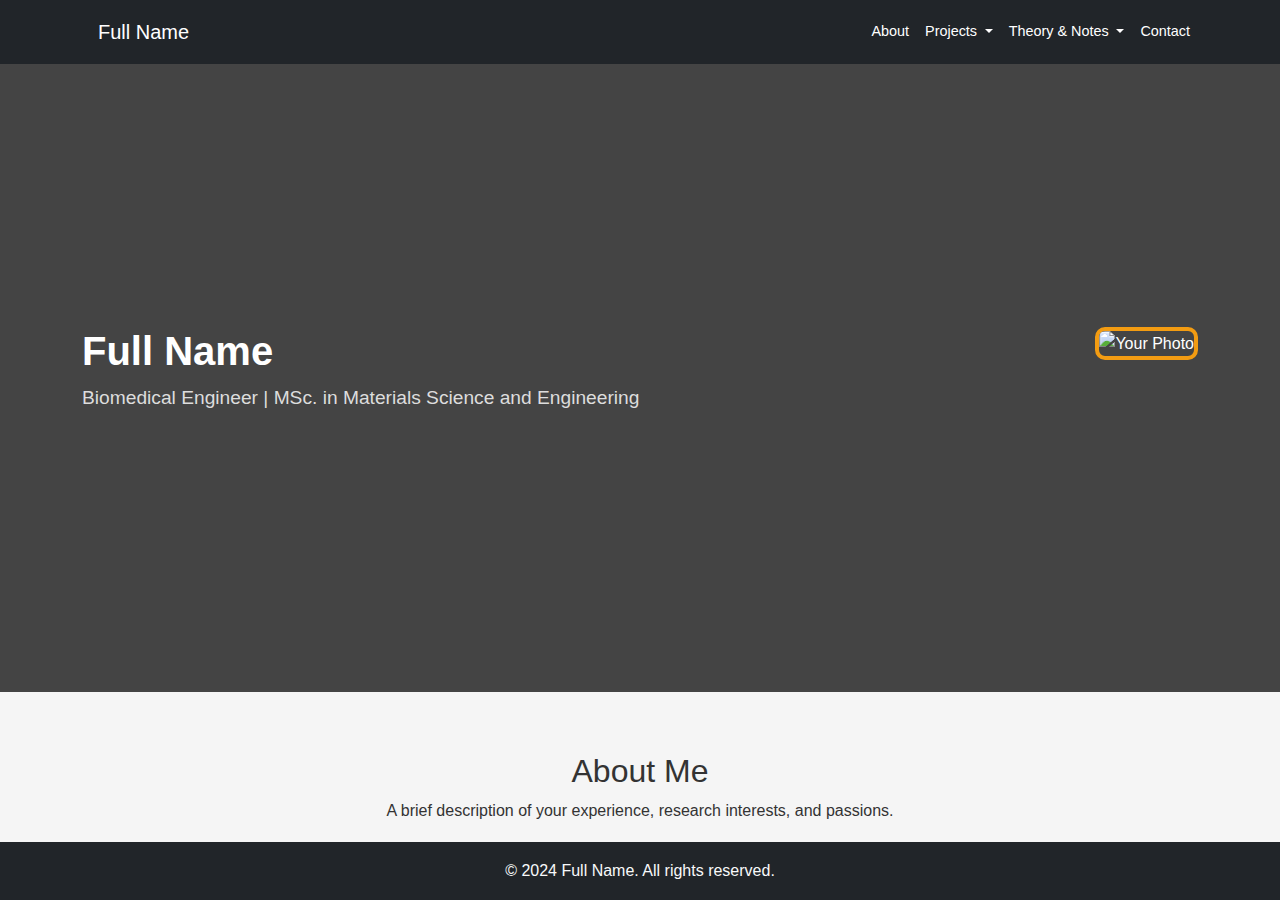
==== index.html @ 3317e1e1 "Update index.html" ====
<!DOCTYPE html>
<html lang="en">
<head>
    <meta charset="UTF-8">
    <meta name="viewport" content="width=device-width, initial-scale=1.0">
    <title>Full Name - Personal Page</title>
    <link href="https://cdn.jsdelivr.net/npm/bootstrap@5.3.2/dist/css/bootstrap.min.css" rel="stylesheet">
    <link rel="stylesheet" href="styles.css">
</head>
<body>
    <div class="d-flex flex-column min-vh-100">
        <!-- Navbar -->
        <nav class="navbar navbar-expand-lg navbar-dark bg-dark">
            <div class="container">
                <a class="navbar-brand" href="#">Full Name</a>
                <button class="navbar-toggler" type="button" data-bs-toggle="collapse" data-bs-target="#navbarNav" aria-controls="navbarNav" aria-expanded="false" aria-label="Toggle navigation">
                    <span class="navbar-toggler-icon"></span>
                </button>
                <div class="collapse navbar-collapse" id="navbarNav">
                    <ul class="navbar-nav ms-auto">
                        <li class="nav-item">
                            <a class="nav-link" href="#about">About</a>
                        </li>
                        <li class="nav-item dropdown">
                            <a class="nav-link dropdown-toggle" href="#" id="projectsDropdown" role="button">
                                Projects
                            </a>
                            <ul class="dropdown-menu" aria-labelledby="projectsDropdown">
                                <li><a class="dropdown-item" href="https://your-project1.com" target="_blank">Project 1</a></li>
                                <li><a class="dropdown-item" href="https://your-project2.com" target="_blank">Project 2</a></li>
                                <li><a class="dropdown-item" href="https://your-project3.com" target="_blank">Project 3</a></li>
                            </ul>
                        </li>
                        <li class="nav-item dropdown">
                            <a class="nav-link dropdown-toggle" href="#" id="notesDropdown" role="button">
                                Theory & Notes
                            </a>
                            <ul class="dropdown-menu" aria-labelledby="notesDropdown">
                                <li><a class="dropdown-item" href="https://your-note1.com" target="_blank">Note 1</a></li>
                                <li><a class="dropdown-item" href="https://your-note2.com" target="_blank">Note 2</a></li>
                                <li><a class="dropdown-item" href="https://your-note3.com" target="_blank">Note 3</a></li>
                            </ul>
                        </li>
                        <li class="nav-item">
                            <a class="nav-link" href="#contact">Contact</a>
                        </li>
                    </ul>
                </div>
            </div>
        </nav>

        <!-- Hero Section -->
        <section class="hero d-flex align-items-center flex-grow-1">
            <div class="container d-flex justify-content-between">
                <div class="hero-content">
                    <h1>Full Name</h1>
                    <p>Biomedical Engineer | MSc. in Materials Science and Engineering</p>
                </div>
                <div class="hero-image">
                    <img src="https://via.placeholder.com/200" alt="Your Photo" class="hero-img">
                </div>
            </div>
        </section>

        <!-- About Section -->
        <section id="about" class="content-section">
            <div class="container">
                <h2>About Me</h2>
                <p>A brief description of your experience, research interests, and passions.</p>
            </div>
        </section>

        <!-- Footer -->
        <footer class="footer mt-auto py-3 bg-dark">
            <div class="container text-center">
                <p class="text-light">&copy; 2024 Full Name. All rights reserved.</p>
            </div>
        </footer>
    </div>

    <script src="https://cdn.jsdelivr.net/npm/bootstrap@5.3.2/dist/js/bootstrap.bundle.min.js"></script>
    <script>
        // JavaScript for smooth dropdown display on hover
        document.querySelectorAll('.nav-item.dropdown').forEach(item => {
            item.addEventListener('mouseenter', function() {
                this.querySelector('.dropdown-menu').classList.add('show');
            });
            item.addEventListener('mouseleave', function() {
                this.querySelector('.dropdown-menu').classList.remove('show');
            });
        });
    </script>
</body>
</html>
---- styles.css ----
/* styles.css */
body {
    background-color: #f5f5f5;
    color: #333;
    font-family: 'Helvetica Neue', Arial, sans-serif;
    line-height: 1.6;
}

.navbar {
    padding: 0.5rem 1rem;
    font-size: 0.9rem;
    background-color: #333;
}

.navbar-brand, .nav-link {
    color: #fff !important;
    padding: 0.5rem 1rem;
    transition: color 0.3s ease;
}

.navbar-brand:hover, .nav-link:hover {
    color: #f39c12 !important;
}

.dropdown-menu {
    background-color: #333;
    border: none;
}

.dropdown-item {
    color: #ddd;
    transition: background-color 0.3s ease, color 0.3s ease;
}

.dropdown-item:hover {
    background-color: #444;
    color: #f39c12;
}

.hero {
    background: #444;
    color: #fff;
    padding: 60px 0;
}

.hero-content {
    max-width: 60%;
}

.hero-image {
    max-width: 35%;
}

.hero-img {
    width: 100%;
    max-width: 200px;
    height: auto;
    border-radius: 10px;
    border: 4px solid #f39c12;
}

.hero h1 {
    font-size: 2.5rem;
    font-weight: 700;
}

.hero p {
    font-size: 1.2rem;
    color: #ddd;
}

.content-section {
    padding: 60px 0;
    text-align: center;
}

.footer {
    background-color: #333;
    color: #ccc;
    text-align: center;
    padding: 1rem 0;
    position: fixed;
    width: 100%;
    bottom: 0;
    left: 0;
}

.footer p {
    margin: 0;
}

a {
    color: #2980b9;
    text-decoration: none;
}

a:hover {
    color: #3498db;
    text-decoration: underline;
}
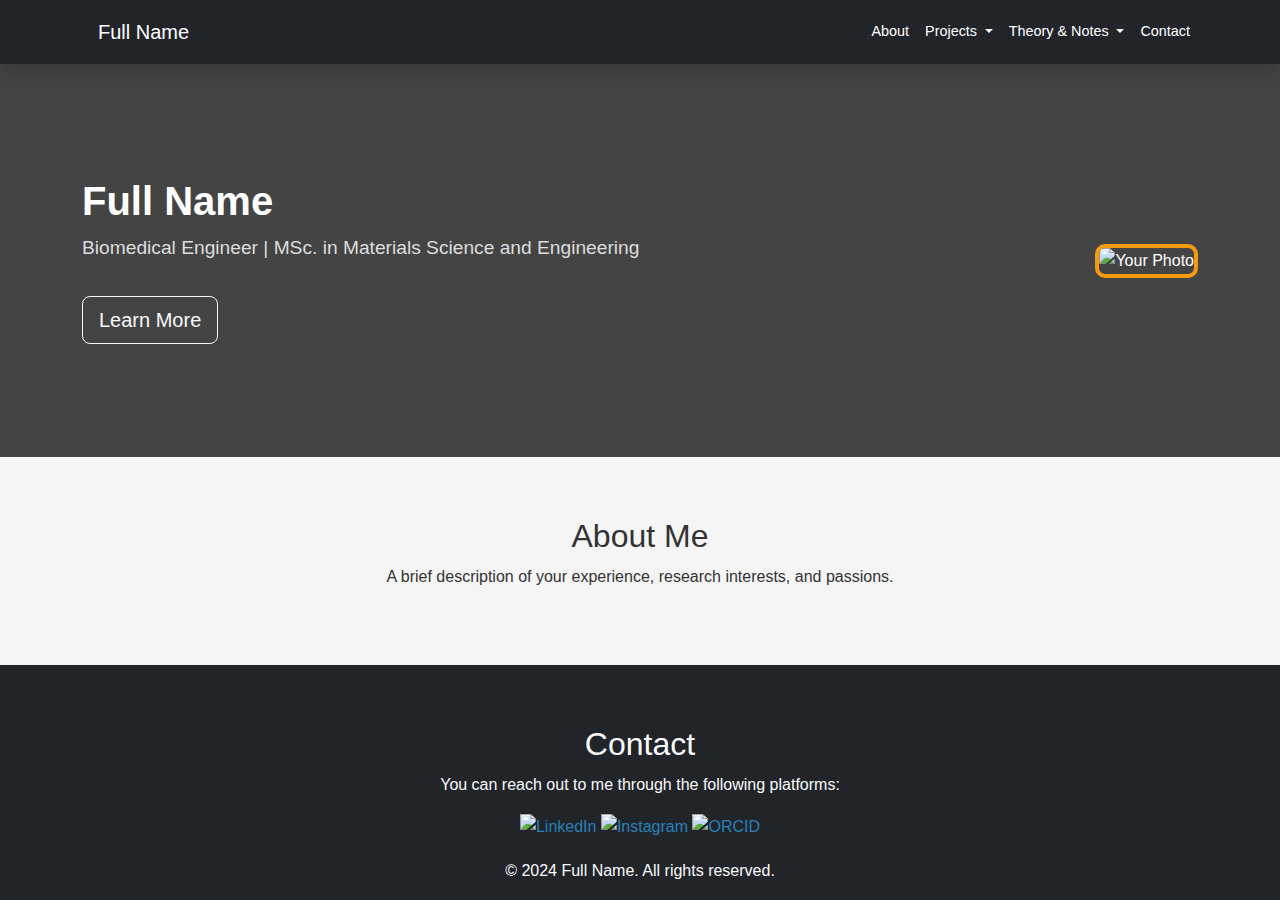
==== commit a9252819: "Update index.html" ====
--- a/index.html
+++ b/index.html
@@ -10,7 +10,7 @@
 <body>
     <div class="d-flex flex-column min-vh-100">
         <!-- Navbar -->
-        <nav class="navbar navbar-expand-lg navbar-dark bg-dark">
+        <nav class="navbar navbar-expand-lg navbar-dark bg-dark sticky-top shadow">
             <div class="container">
                 <a class="navbar-brand" href="#">Full Name</a>
                 <button class="navbar-toggler" type="button" data-bs-toggle="collapse" data-bs-target="#navbarNav" aria-controls="navbarNav" aria-expanded="false" aria-label="Toggle navigation">
@@ -51,13 +51,14 @@
 
         <!-- Hero Section -->
         <section class="hero d-flex align-items-center flex-grow-1">
-            <div class="container d-flex justify-content-between">
-                <div class="hero-content">
+            <div class="container d-flex justify-content-between align-items-center">
+                <div class="hero-content fade-in-left">
                     <h1>Full Name</h1>
                     <p>Biomedical Engineer | MSc. in Materials Science and Engineering</p>
+                    <button class="btn btn-outline-light btn-lg mt-3 animate-btn">Learn More</button>
                 </div>
-                <div class="hero-image">
-                    <img src="https://via.placeholder.com/200" alt="Your Photo" class="hero-img">
+                <div class="hero-image fade-in-right">
+                    <img src="https://via.placeholder.com/300" alt="Your Photo" class="hero-img">
                 </div>
             </div>
         </section>
@@ -67,6 +68,25 @@
             <div class="container">
                 <h2>About Me</h2>
                 <p>A brief description of your experience, research interests, and passions.</p>
+            </div>
+        </section>
+
+        <!-- Contact Section -->
+        <section id="contact" class="content-section bg-dark text-light">
+            <div class="container text-center">
+                <h2>Contact</h2>
+                <p>You can reach out to me through the following platforms:</p>
+                <div class="social-links">
+                    <a href="https://www.linkedin.com/in/your-linkedin-profile" target="_blank">
+                        <img src="https://via.placeholder.com/40?text=L" alt="LinkedIn" class="social-icon">
+                    </a>
+                    <a href="https://www.instagram.com/your-instagram-profile" target="_blank">
+                        <img src="https://via.placeholder.com/40?text=I" alt="Instagram" class="social-icon">
+                    </a>
+                    <a href="https://orcid.org/your-orcid-id" target="_blank">
+                        <img src="https://via.placeholder.com/40?text=O" alt="ORCID" class="social-icon">
+                    </a>
+                </div>
             </div>
         </section>
 
@@ -89,7 +109,17 @@
                 this.querySelector('.dropdown-menu').classList.remove('show');
             });
         });
+
+        // Scroll animations
+        const fadeElements = document.querySelectorAll('.fade-in-left, .fade-in-right');
+        window.addEventListener('scroll', () => {
+            fadeElements.forEach(el => {
+                const rect = el.getBoundingClientRect();
+                if (rect.top < window.innerHeight) {
+                    el.classList.add('fade-in-visible');
+                }
+            });
+        });
     </script>
 </body>
 </html>
-
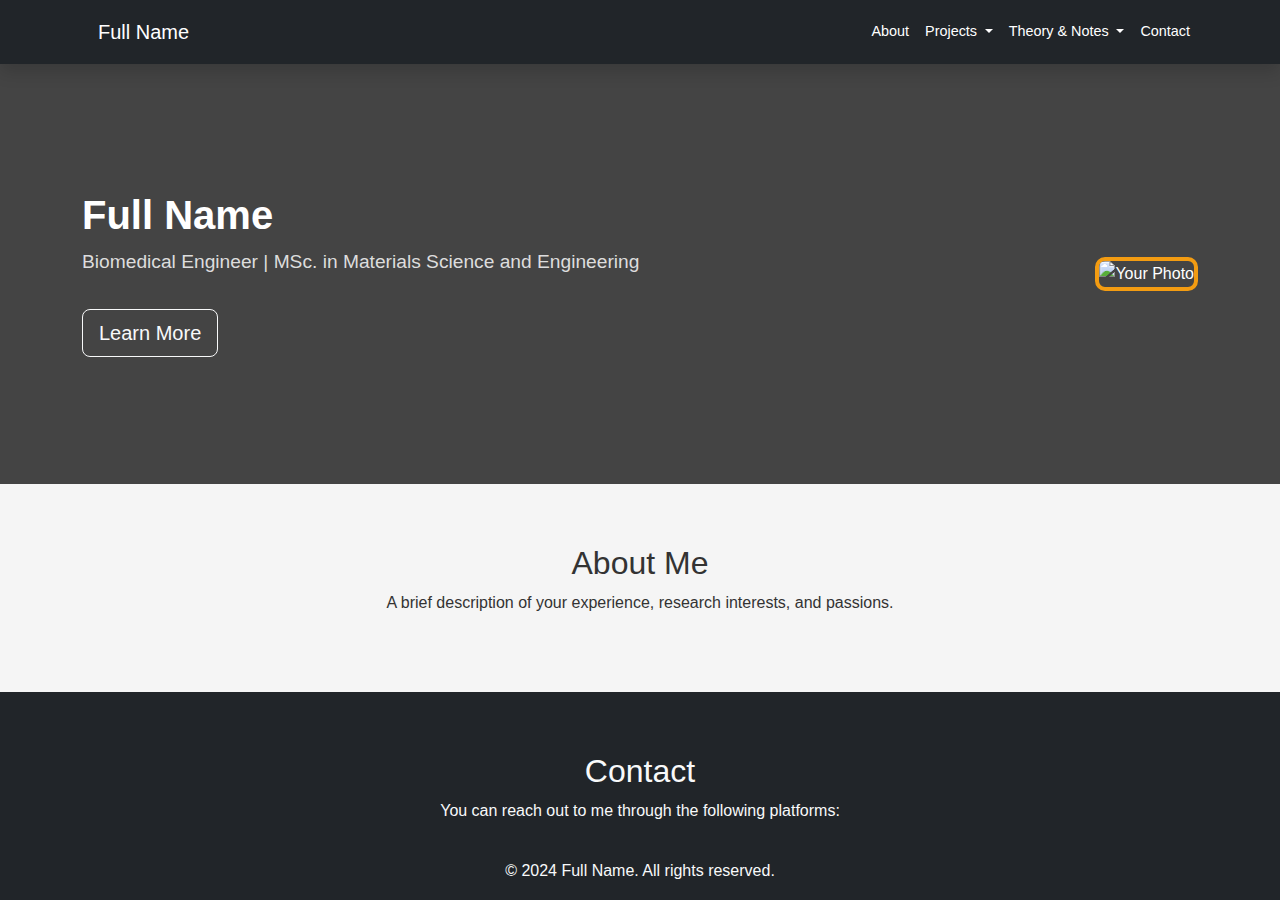
==== commit 430976d1: "Update index.html" ====
--- a/index.html
+++ b/index.html
@@ -6,6 +6,7 @@
     <title>Full Name - Personal Page</title>
     <link href="https://cdn.jsdelivr.net/npm/bootstrap@5.3.2/dist/css/bootstrap.min.css" rel="stylesheet">
     <link rel="stylesheet" href="styles.css">
+    <script src="https://kit.fontawesome.com/a076d05399.js" crossorigin="anonymous"></script> <!-- Enlace a FontAwesome -->
 </head>
 <body>
     <div class="d-flex flex-column min-vh-100">
@@ -77,14 +78,14 @@
                 <h2>Contact</h2>
                 <p>You can reach out to me through the following platforms:</p>
                 <div class="social-links">
-                    <a href="https://www.linkedin.com/in/your-linkedin-profile" target="_blank">
-                        <img src="https://via.placeholder.com/40?text=L" alt="LinkedIn" class="social-icon">
+                    <a href="https://www.linkedin.com/in/your-linkedin-profile" target="_blank" class="social-icon">
+                        <i class="fab fa-linkedin fa-2x"></i>
                     </a>
-                    <a href="https://www.instagram.com/your-instagram-profile" target="_blank">
-                        <img src="https://via.placeholder.com/40?text=I" alt="Instagram" class="social-icon">
+                    <a href="https://www.instagram.com/your-instagram-profile" target="_blank" class="social-icon">
+                        <i class="fab fa-instagram fa-2x"></i>
                     </a>
-                    <a href="https://orcid.org/your-orcid-id" target="_blank">
-                        <img src="https://via.placeholder.com/40?text=O" alt="ORCID" class="social-icon">
+                    <a href="https://orcid.org/your-orcid-id" target="_blank" class="social-icon">
+                        <i class="fab fa-orcid fa-2x"></i>
                     </a>
                 </div>
             </div>
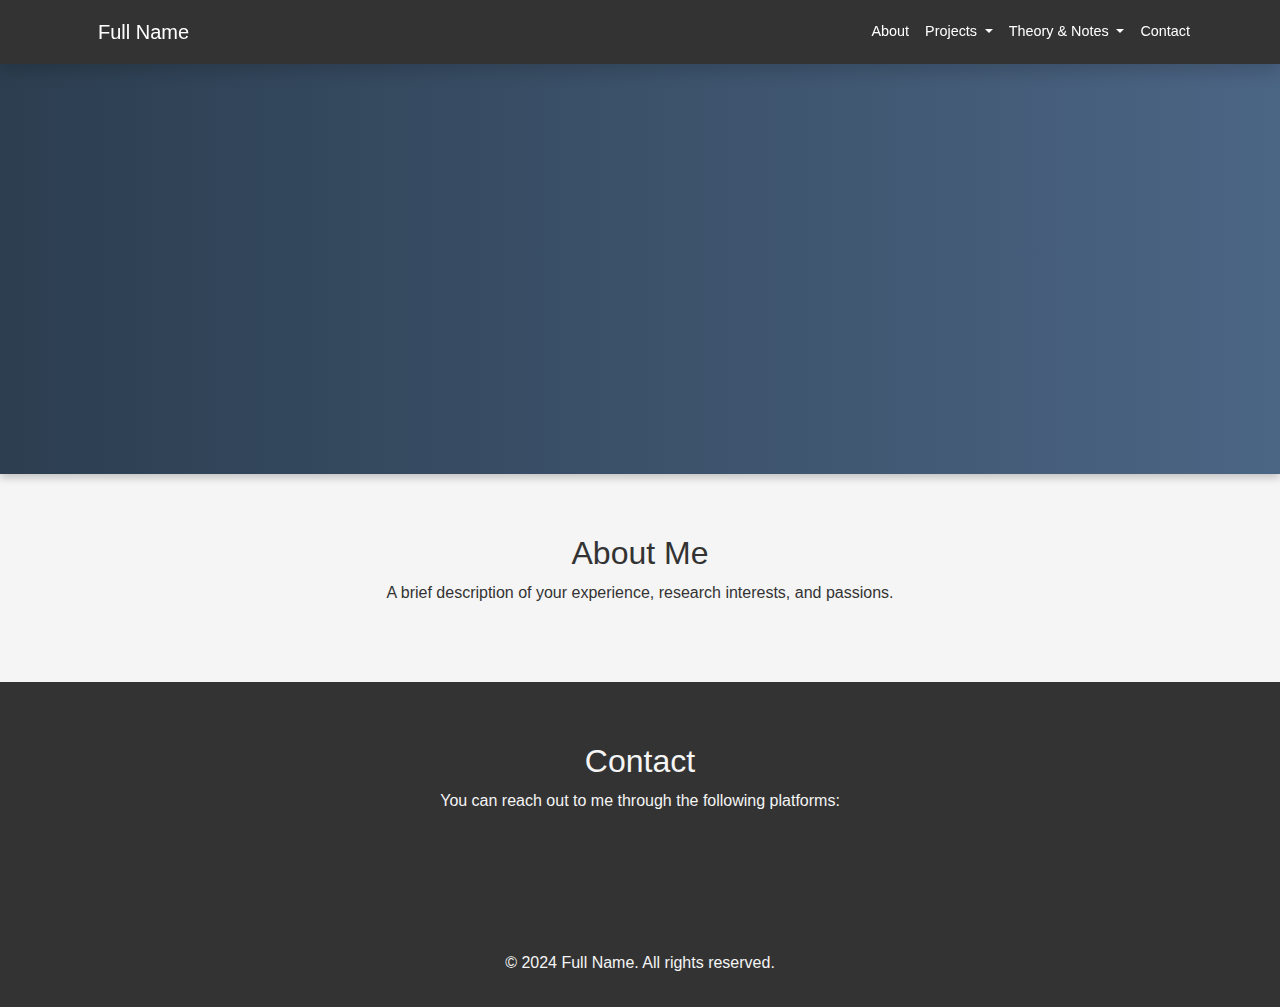
==== commit 6b766f5e: "Update index.html" ====
--- a/index.html
+++ b/index.html
@@ -59,7 +59,7 @@
                     <button class="btn btn-outline-light btn-lg mt-3 animate-btn">Learn More</button>
                 </div>
                 <div class="hero-image fade-in-right">
-                    <img src="https://via.placeholder.com/300" alt="Your Photo" class="hero-img">
+                    <img src=Fotos/original_image.png alt="Your Photo" class="hero-img">
                 </div>
             </div>
         </section>
--- a/styles.css
+++ b/styles.css
@@ -4,6 +4,7 @@
     color: #333;
     font-family: 'Helvetica Neue', Arial, sans-serif;
     line-height: 1.6;
+    overflow-x: hidden;
 }
 
 .navbar {
@@ -15,11 +16,12 @@
 .navbar-brand, .nav-link {
     color: #fff !important;
     padding: 0.5rem 1rem;
-    transition: color 0.3s ease;
+    transition: color 0.3s ease, transform 0.2s ease;
 }
 
 .navbar-brand:hover, .nav-link:hover {
     color: #f39c12 !important;
+    transform: translateY(-3px);
 }
 
 .dropdown-menu {
@@ -38,40 +40,72 @@
 }
 
 .hero {
-    background: #444;
+    background: linear-gradient(to right, #2c3e50, #4b6584);
     color: #fff;
-    padding: 60px 0;
+    padding: 100px 0;
+    box-shadow: 0 4px 8px rgba(0, 0, 0, 0.2);
 }
 
 .hero-content {
-    max-width: 60%;
+    max-width: 50%;
 }
 
 .hero-image {
-    max-width: 35%;
+    max-width: 40%;
+    transition: transform 0.3s ease;
 }
 
 .hero-img {
     width: 100%;
-    max-width: 200px;
-    height: auto;
     border-radius: 10px;
     border: 4px solid #f39c12;
+    box-shadow: 0 4px 8px rgba(0, 0, 0, 0.2);
+}
+
+.hero-img:hover {
+    transform: scale(1.05);
 }
 
 .hero h1 {
-    font-size: 2.5rem;
+    font-size: 3rem;
     font-weight: 700;
 }
 
 .hero p {
-    font-size: 1.2rem;
+    font-size: 1.25rem;
     color: #ddd;
 }
 
 .content-section {
     padding: 60px 0;
     text-align: center;
+    transition: all 0.3s ease;
+}
+
+.bg-dark {
+    background-color: #333 !important;
+}
+
+.text-light {
+    color: #f5f5f5 !important;
+}
+
+.social-links {
+    display: flex;
+    justify-content: center;
+    gap: 20px;
+    margin-top: 20px;
+}
+
+.social-icon {
+    width: 40px;
+    height: 40px;
+    border-radius: 50%;
+    transition: transform 0.3s ease;
+}
+
+.social-icon:hover {
+    transform: scale(1.2);
 }
 
 .footer {
@@ -79,14 +113,6 @@
     color: #ccc;
     text-align: center;
     padding: 1rem 0;
-    position: fixed;
-    width: 100%;
-    bottom: 0;
-    left: 0;
-}
-
-.footer p {
-    margin: 0;
 }
 
 a {
@@ -98,3 +124,34 @@
     color: #3498db;
     text-decoration: underline;
 }
+
+.fade-in-left, .fade-in-right {
+    opacity: 0;
+    transform: translateX(-20px);
+    transition: all 0.6s ease-out;
+}
+
+.fade-in-right {
+    transform: translateX(20px);
+}
+
+.fade-in-visible {
+    opacity: 1;
+    transform: translateX(0);
+}
+.social-links {
+    display: flex;
+    justify-content: center;
+    gap: 20px;
+    margin-top: 20px;
+}
+
+.social-icon {
+    color: #f5f5f5;
+    transition: transform 0.3s ease, color 0.3s ease;
+}
+
+.social-icon:hover {
+    transform: scale(1.2);
+    color: #f39c12;
+}
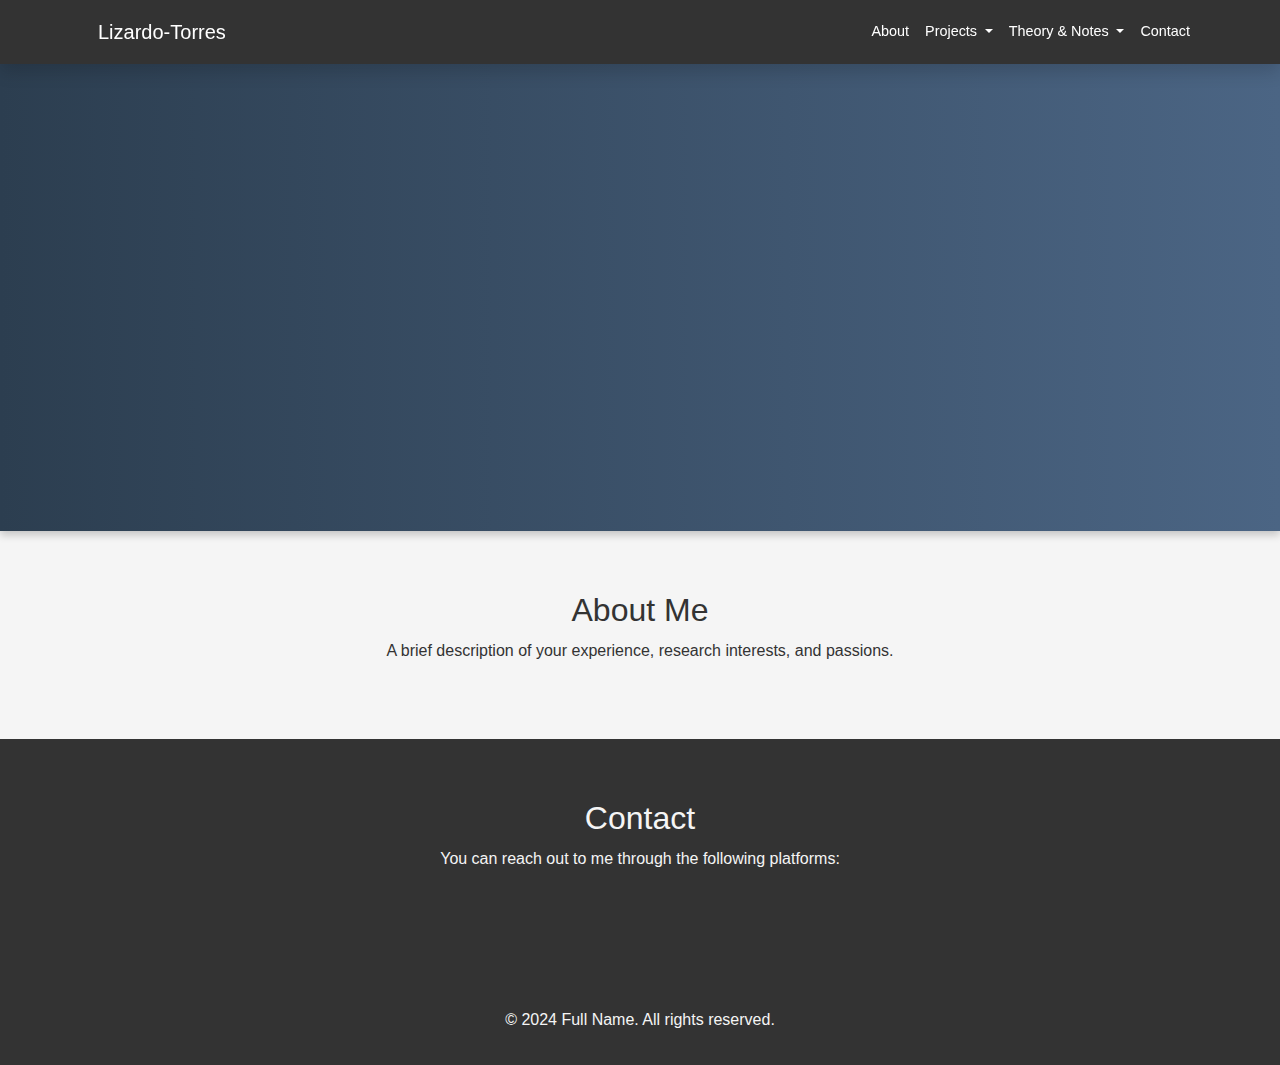
==== commit 521a886e: "Update index.html" ====
--- a/index.html
+++ b/index.html
@@ -13,7 +13,7 @@
         <!-- Navbar -->
         <nav class="navbar navbar-expand-lg navbar-dark bg-dark sticky-top shadow">
             <div class="container">
-                <a class="navbar-brand" href="#">Full Name</a>
+                <a class="navbar-brand" href="#">Lizardo-Torres</a>
                 <button class="navbar-toggler" type="button" data-bs-toggle="collapse" data-bs-target="#navbarNav" aria-controls="navbarNav" aria-expanded="false" aria-label="Toggle navigation">
                     <span class="navbar-toggler-icon"></span>
                 </button>
@@ -54,7 +54,7 @@
         <section class="hero d-flex align-items-center flex-grow-1">
             <div class="container d-flex justify-content-between align-items-center">
                 <div class="hero-content fade-in-left">
-                    <h1>Full Name</h1>
+                    <h1>Lizardo Kendy Torres Ayala</h1>
                     <p>Biomedical Engineer | MSc. in Materials Science and Engineering</p>
                     <button class="btn btn-outline-light btn-lg mt-3 animate-btn">Learn More</button>
                 </div>
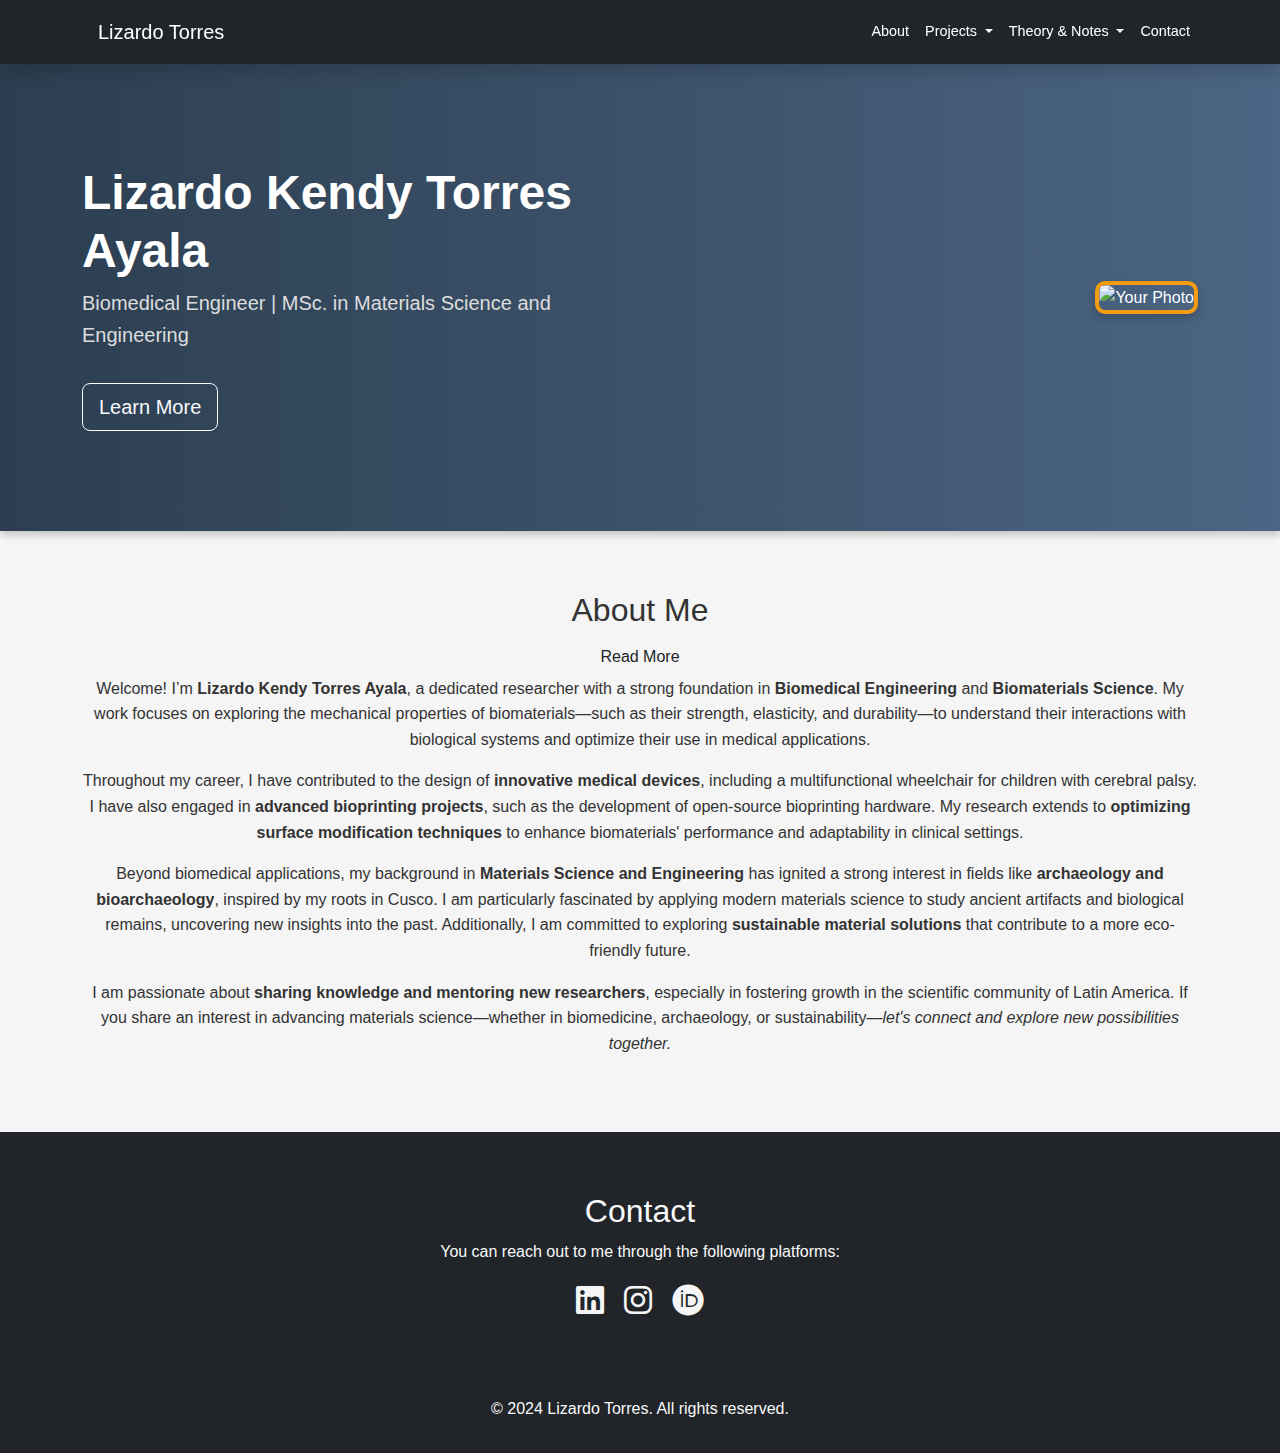
==== commit 1f0b4c44: "Update index.html" ====
--- a/index.html
+++ b/index.html
@@ -3,17 +3,17 @@
 <head>
     <meta charset="UTF-8">
     <meta name="viewport" content="width=device-width, initial-scale=1.0">
-    <title>Full Name - Personal Page</title>
+    <title>Lizardo Tissue - Personal Page</title>
     <link href="https://cdn.jsdelivr.net/npm/bootstrap@5.3.2/dist/css/bootstrap.min.css" rel="stylesheet">
     <link rel="stylesheet" href="styles.css">
-    <script src="https://kit.fontawesome.com/a076d05399.js" crossorigin="anonymous"></script> <!-- Enlace a FontAwesome -->
+    <link rel="stylesheet" href="https://cdnjs.cloudflare.com/ajax/libs/font-awesome/6.0.0/css/all.min.css">
 </head>
 <body>
     <div class="d-flex flex-column min-vh-100">
         <!-- Navbar -->
         <nav class="navbar navbar-expand-lg navbar-dark bg-dark sticky-top shadow">
             <div class="container">
-                <a class="navbar-brand" href="#">Lizardo-Torres</a>
+                <a class="navbar-brand" href="#">Lizardo Torres</a>
                 <button class="navbar-toggler" type="button" data-bs-toggle="collapse" data-bs-target="#navbarNav" aria-controls="navbarNav" aria-expanded="false" aria-label="Toggle navigation">
                     <span class="navbar-toggler-icon"></span>
                 </button>
@@ -59,18 +59,41 @@
                     <button class="btn btn-outline-light btn-lg mt-3 animate-btn">Learn More</button>
                 </div>
                 <div class="hero-image fade-in-right">
-                    <img src=Fotos/original_image.png alt="Your Photo" class="hero-img">
+                    <img src="Fotos/original_image.png" alt="Your Photo" class="hero-img">
                 </div>
             </div>
         </section>
 
-        <!-- About Section -->
-        <section id="about" class="content-section">
-            <div class="container">
-                <h2>About Me</h2>
-                <p>A brief description of your experience, research interests, and passions.</p>
-            </div>
-        </section>
+      <!-- About Section -->
+<section id="about" class="content-section">
+    <div class="container">
+        <h2>About Me</h2>
+        <button id="toggleAbout" class="btn">Read More</button>
+        <div id="aboutText" class="hidden">
+            <p>Welcome! I’m <strong>Lizardo Kendy Torres Ayala</strong>, a dedicated researcher with a strong foundation in <strong>Biomedical Engineering</strong> and <strong>Biomaterials Science</strong>. My work focuses on exploring the mechanical properties of biomaterials—such as their strength, elasticity, and durability—to understand their interactions with biological systems and optimize their use in medical applications.</p>
+            
+            <p>Throughout my career, I have contributed to the design of <strong>innovative medical devices</strong>, including a multifunctional wheelchair for children with cerebral palsy. I have also engaged in <strong>advanced bioprinting projects</strong>, such as the development of open-source bioprinting hardware. My research extends to <strong>optimizing surface modification techniques</strong> to enhance biomaterials' performance and adaptability in clinical settings.</p>
+            
+            <p>Beyond biomedical applications, my background in <strong>Materials Science and Engineering</strong> has ignited a strong interest in fields like <strong>archaeology and bioarchaeology</strong>, inspired by my roots in Cusco. I am particularly fascinated by applying modern materials science to study ancient artifacts and biological remains, uncovering new insights into the past. Additionally, I am committed to exploring <strong>sustainable material solutions</strong> that contribute to a more eco-friendly future.</p>
+            
+            <p>I am passionate about <strong>sharing knowledge and mentoring new researchers</strong>, especially in fostering growth in the scientific community of Latin America. If you share an interest in advancing materials science—whether in biomedicine, archaeology, or sustainability—<em>let's connect and explore new possibilities together.</em></p>
+        </div>
+    </div>
+    <script>
+        document.getElementById('toggleAbout').addEventListener('click', function() {
+            const aboutText = document.getElementById('aboutText');
+            const btn = document.getElementById('toggleAbout');
+            if (aboutText.classList.contains('hidden')) {
+                aboutText.classList.remove('hidden');
+                btn.textContent = 'Show Less';
+            } else {
+                aboutText.classList.add('hidden');
+                btn.textContent = 'Read More';
+            }
+        });
+    </script>
+</section>
+
 
         <!-- Contact Section -->
         <section id="contact" class="content-section bg-dark text-light">
@@ -94,33 +117,11 @@
         <!-- Footer -->
         <footer class="footer mt-auto py-3 bg-dark">
             <div class="container text-center">
-                <p class="text-light">&copy; 2024 Full Name. All rights reserved.</p>
+                <p class="text-light">&copy; 2024 Lizardo Torres. All rights reserved.</p>
             </div>
         </footer>
     </div>
 
     <script src="https://cdn.jsdelivr.net/npm/bootstrap@5.3.2/dist/js/bootstrap.bundle.min.js"></script>
-    <script>
-        // JavaScript for smooth dropdown display on hover
-        document.querySelectorAll('.nav-item.dropdown').forEach(item => {
-            item.addEventListener('mouseenter', function() {
-                this.querySelector('.dropdown-menu').classList.add('show');
-            });
-            item.addEventListener('mouseleave', function() {
-                this.querySelector('.dropdown-menu').classList.remove('show');
-            });
-        });
-
-        // Scroll animations
-        const fadeElements = document.querySelectorAll('.fade-in-left, .fade-in-right');
-        window.addEventListener('scroll', () => {
-            fadeElements.forEach(el => {
-                const rect = el.getBoundingClientRect();
-                if (rect.top < window.innerHeight) {
-                    el.classList.add('fade-in-visible');
-                }
-            });
-        });
-    </script>
 </body>
 </html>
--- a/styles.css
+++ b/styles.css
@@ -1,4 +1,3 @@
-/* styles.css */
 body {
     background-color: #f5f5f5;
     color: #333;
@@ -82,63 +81,6 @@
     transition: all 0.3s ease;
 }
 
-.bg-dark {
-    background-color: #333 !important;
-}
-
-.text-light {
-    color: #f5f5f5 !important;
-}
-
-.social-links {
-    display: flex;
-    justify-content: center;
-    gap: 20px;
-    margin-top: 20px;
-}
-
-.social-icon {
-    width: 40px;
-    height: 40px;
-    border-radius: 50%;
-    transition: transform 0.3s ease;
-}
-
-.social-icon:hover {
-    transform: scale(1.2);
-}
-
-.footer {
-    background-color: #333;
-    color: #ccc;
-    text-align: center;
-    padding: 1rem 0;
-}
-
-a {
-    color: #2980b9;
-    text-decoration: none;
-}
-
-a:hover {
-    color: #3498db;
-    text-decoration: underline;
-}
-
-.fade-in-left, .fade-in-right {
-    opacity: 0;
-    transform: translateX(-20px);
-    transition: all 0.6s ease-out;
-}
-
-.fade-in-right {
-    transform: translateX(20px);
-}
-
-.fade-in-visible {
-    opacity: 1;
-    transform: translateX(0);
-}
 .social-links {
     display: flex;
     justify-content: center;
@@ -155,3 +97,10 @@
     transform: scale(1.2);
     color: #f39c12;
 }
+
+.footer {
+    background-color: #333;
+    color: #ccc;
+    text-align: center;
+    padding: 1rem 0;
+}
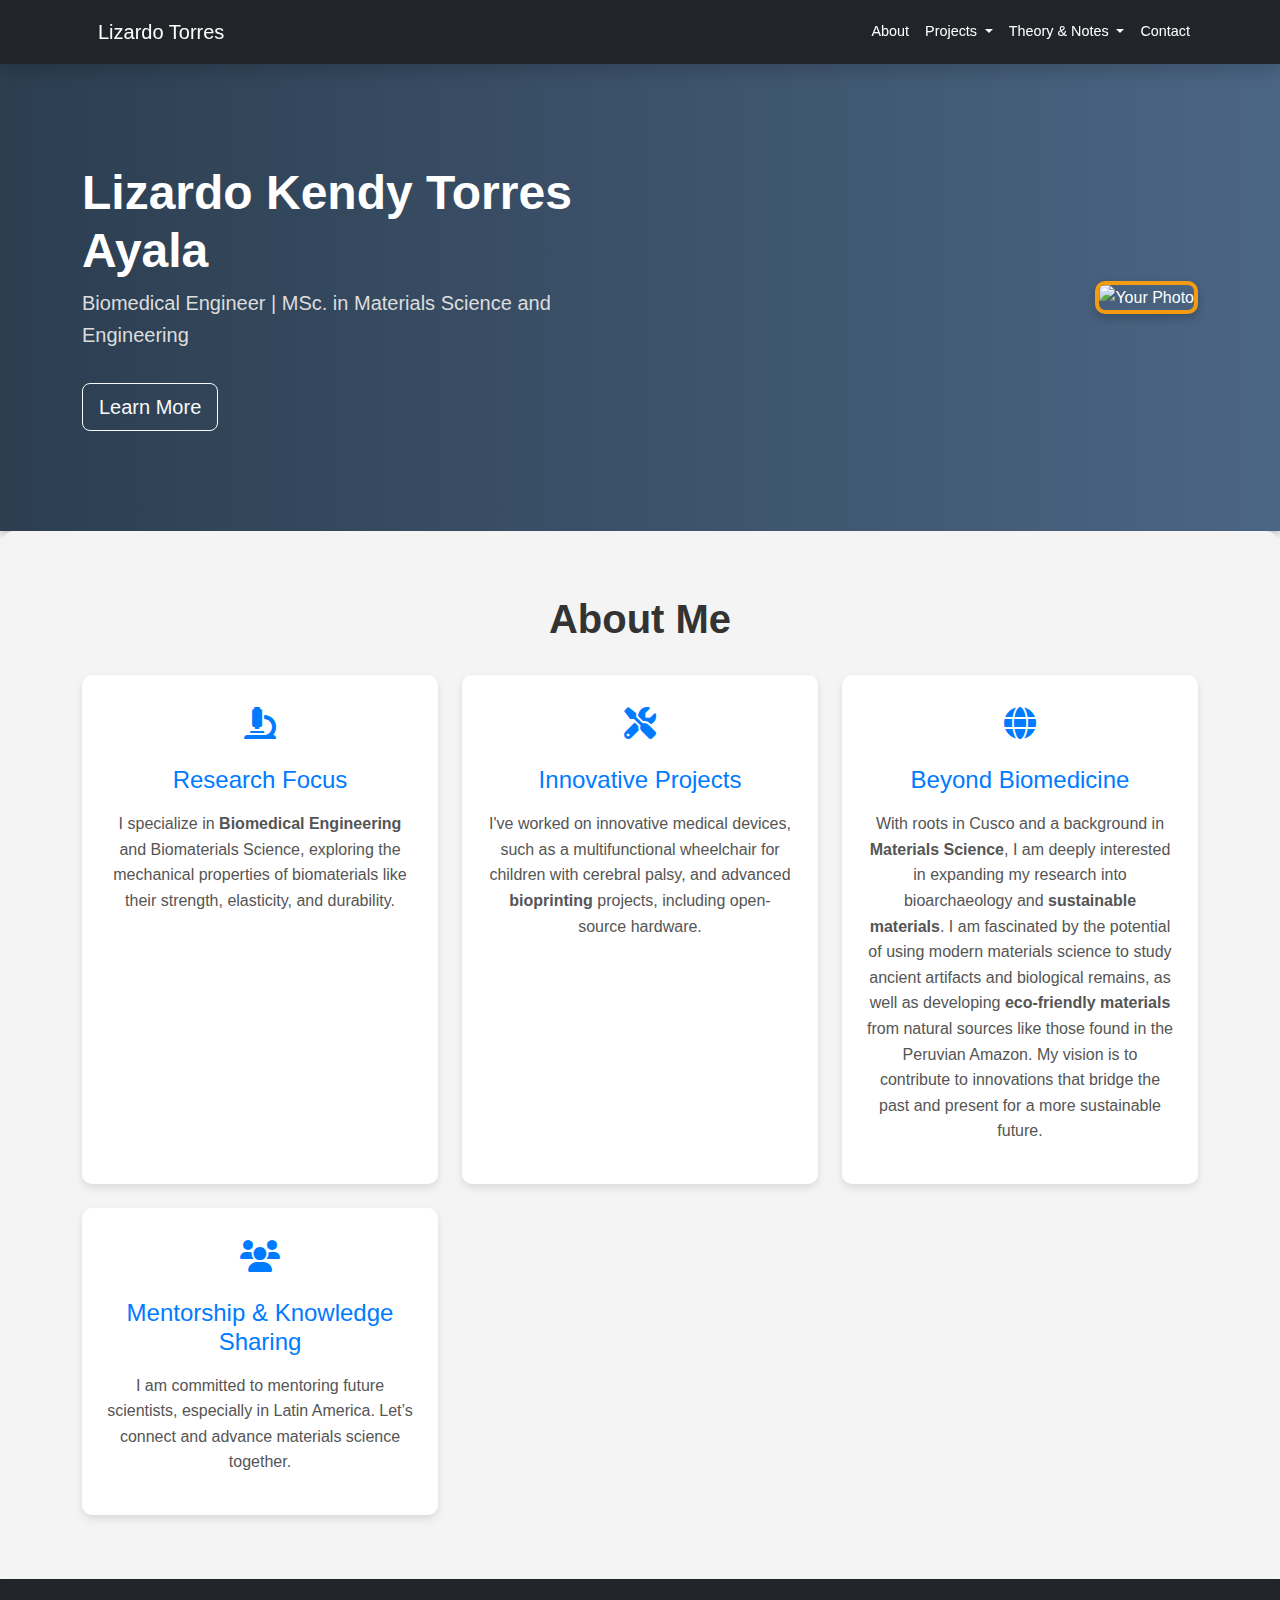
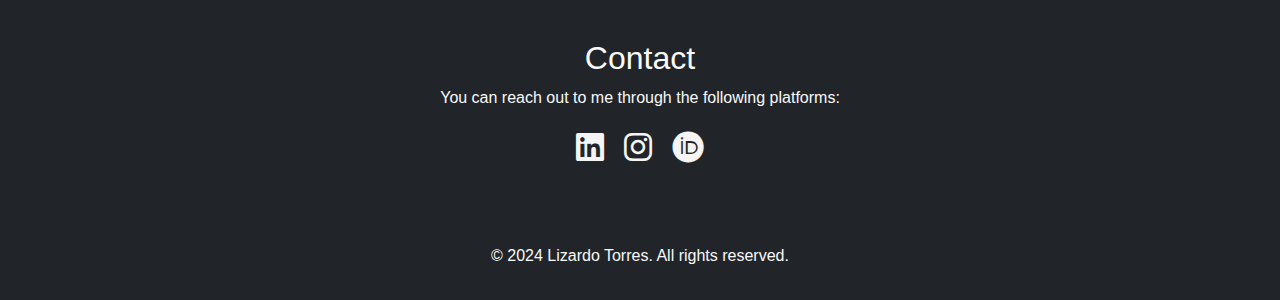
==== commit 260cbddd: "Update index.html" ====
--- a/index.html
+++ b/index.html
@@ -64,35 +64,57 @@
             </div>
         </section>
 
-      <!-- About Section -->
+  <!-- About Section -->
 <section id="about" class="content-section">
     <div class="container">
-        <h2>About Me</h2>
-        <button id="toggleAbout" class="btn">Read More</button>
-        <div id="aboutText" class="hidden">
-            <p>Welcome! I’m <strong>Lizardo Kendy Torres Ayala</strong>, a dedicated researcher with a strong foundation in <strong>Biomedical Engineering</strong> and <strong>Biomaterials Science</strong>. My work focuses on exploring the mechanical properties of biomaterials—such as their strength, elasticity, and durability—to understand their interactions with biological systems and optimize their use in medical applications.</p>
-            
-            <p>Throughout my career, I have contributed to the design of <strong>innovative medical devices</strong>, including a multifunctional wheelchair for children with cerebral palsy. I have also engaged in <strong>advanced bioprinting projects</strong>, such as the development of open-source bioprinting hardware. My research extends to <strong>optimizing surface modification techniques</strong> to enhance biomaterials' performance and adaptability in clinical settings.</p>
-            
-            <p>Beyond biomedical applications, my background in <strong>Materials Science and Engineering</strong> has ignited a strong interest in fields like <strong>archaeology and bioarchaeology</strong>, inspired by my roots in Cusco. I am particularly fascinated by applying modern materials science to study ancient artifacts and biological remains, uncovering new insights into the past. Additionally, I am committed to exploring <strong>sustainable material solutions</strong> that contribute to a more eco-friendly future.</p>
-            
-            <p>I am passionate about <strong>sharing knowledge and mentoring new researchers</strong>, especially in fostering growth in the scientific community of Latin America. If you share an interest in advancing materials science—whether in biomedicine, archaeology, or sustainability—<em>let's connect and explore new possibilities together.</em></p>
+        <h2 class="section-title">About Me</h2>
+        <div class="about-cards">
+            <div class="about-card" onmouseover="highlightCard(this)" onmouseout="resetCard(this)">
+                <div class="icon">
+                    <i class="fas fa-microscope"></i>
+                </div>
+                <h3>Research Focus</h3>
+                <p>I specialize in <strong>Biomedical Engineering</strong> and <span class="highlight">Biomaterials Science</span>, exploring the mechanical properties of biomaterials like their <span class="highlight">strength</span>, <span class="highlight">elasticity</span>, and <span class="highlight">durability</span>.</p>
+            </div>
+            <div class="about-card" onmouseover="highlightCard(this)" onmouseout="resetCard(this)">
+                <div class="icon">
+                    <i class="fas fa-tools"></i>
+                </div>
+                <h3>Innovative Projects</h3>
+                <p>I've worked on <span class="highlight">innovative medical devices</span>, such as a multifunctional wheelchair for children with cerebral palsy, and advanced <strong>bioprinting</strong> projects, including open-source hardware.</p>
+            </div>
+            <div class="about-card" onmouseover="highlightCard(this)" onmouseout="resetCard(this)">
+    <div class="icon">
+        <i class="fas fa-globe"></i>
+    </div>
+    <h3>Beyond Biomedicine</h3>
+    <p>With roots in <span class="highlight">Cusco</span> and a background in <strong>Materials Science</strong>, I am deeply interested in expanding my research into <span class="highlight">bioarchaeology</span> and <strong>sustainable materials</strong>. I am fascinated by the potential of using modern materials science to study <span class="highlight">ancient artifacts</span> and <span class="highlight">biological remains</span>, as well as developing <strong>eco-friendly materials</strong> from natural sources like those found in the Peruvian Amazon. My vision is to contribute to innovations that bridge the past and present for a more sustainable future.</p>
+</div>
+
+            <div class="about-card" onmouseover="highlightCard(this)" onmouseout="resetCard(this)">
+                <div class="icon">
+                    <i class="fas fa-users"></i>
+                </div>
+                <h3>Mentorship & Knowledge Sharing</h3>
+                <p>I am committed to <span class="highlight">mentoring future scientists</span>, especially in Latin America. Let’s connect and <span class="highlight">advance materials science</span> together.</p>
+            </div>
         </div>
     </div>
     <script>
-        document.getElementById('toggleAbout').addEventListener('click', function() {
-            const aboutText = document.getElementById('aboutText');
-            const btn = document.getElementById('toggleAbout');
-            if (aboutText.classList.contains('hidden')) {
-                aboutText.classList.remove('hidden');
-                btn.textContent = 'Show Less';
-            } else {
-                aboutText.classList.add('hidden');
-                btn.textContent = 'Read More';
-            }
-        });
+        function highlightCard(card) {
+            card.style.background = "linear-gradient(135deg, #007BFF, #6f42c1)";
+            card.style.color = "#fff";
+            card.querySelectorAll('.highlight').forEach(el => el.style.color = "#FFD700");
+        }
+        
+        function resetCard(card) {
+            card.style.background = "#ffffff";
+            card.style.color = "#555";
+            card.querySelectorAll('.highlight').forEach(el => el.style.color = "#007BFF");
+        }
     </script>
 </section>
+
 
 
         <!-- Contact Section -->
--- a/styles.css
+++ b/styles.css
@@ -104,3 +104,62 @@
     text-align: center;
     padding: 1rem 0;
 }
+/* About Section Styles */
+#about {
+    padding: 4rem 0;
+    background: #f4f4f4;
+    border-radius: 15px;
+}
+
+.section-title {
+    text-align: center;
+    font-size: 2.5rem;
+    margin-bottom: 2rem;
+    color: #333;
+    font-weight: 700;
+}
+
+.about-cards {
+    display: grid;
+    grid-template-columns: repeat(auto-fit, minmax(300px, 1fr));
+    gap: 1.5rem;
+}
+
+.about-card {
+    background: #ffffff;
+    border-radius: 10px;
+    padding: 1.5rem;
+    box-shadow: 0 4px 8px rgba(0, 0, 0, 0.1);
+    transition: transform 0.3s ease, box-shadow 0.3s ease;
+    text-align: center;
+}
+
+.about-card:hover {
+    transform: translateY(-5px);
+    box-shadow: 0 6px 12px rgba(0, 0, 0, 0.2);
+}
+
+.icon {
+    font-size: 2rem;
+    color: #007BFF;
+    margin-bottom: 1rem;
+}
+
+.about-card h3 {
+    font-size: 1.5rem;
+    margin-bottom: 1rem;
+    color: #007BFF;
+}
+
+.about-card p {
+    font-size: 1rem;
+    color: #555;
+    line-height: 1.6;
+}
+
+@media (max-width: 768px) {
+    .about-cards {
+        grid-template-columns: 1fr;
+    }
+}
+
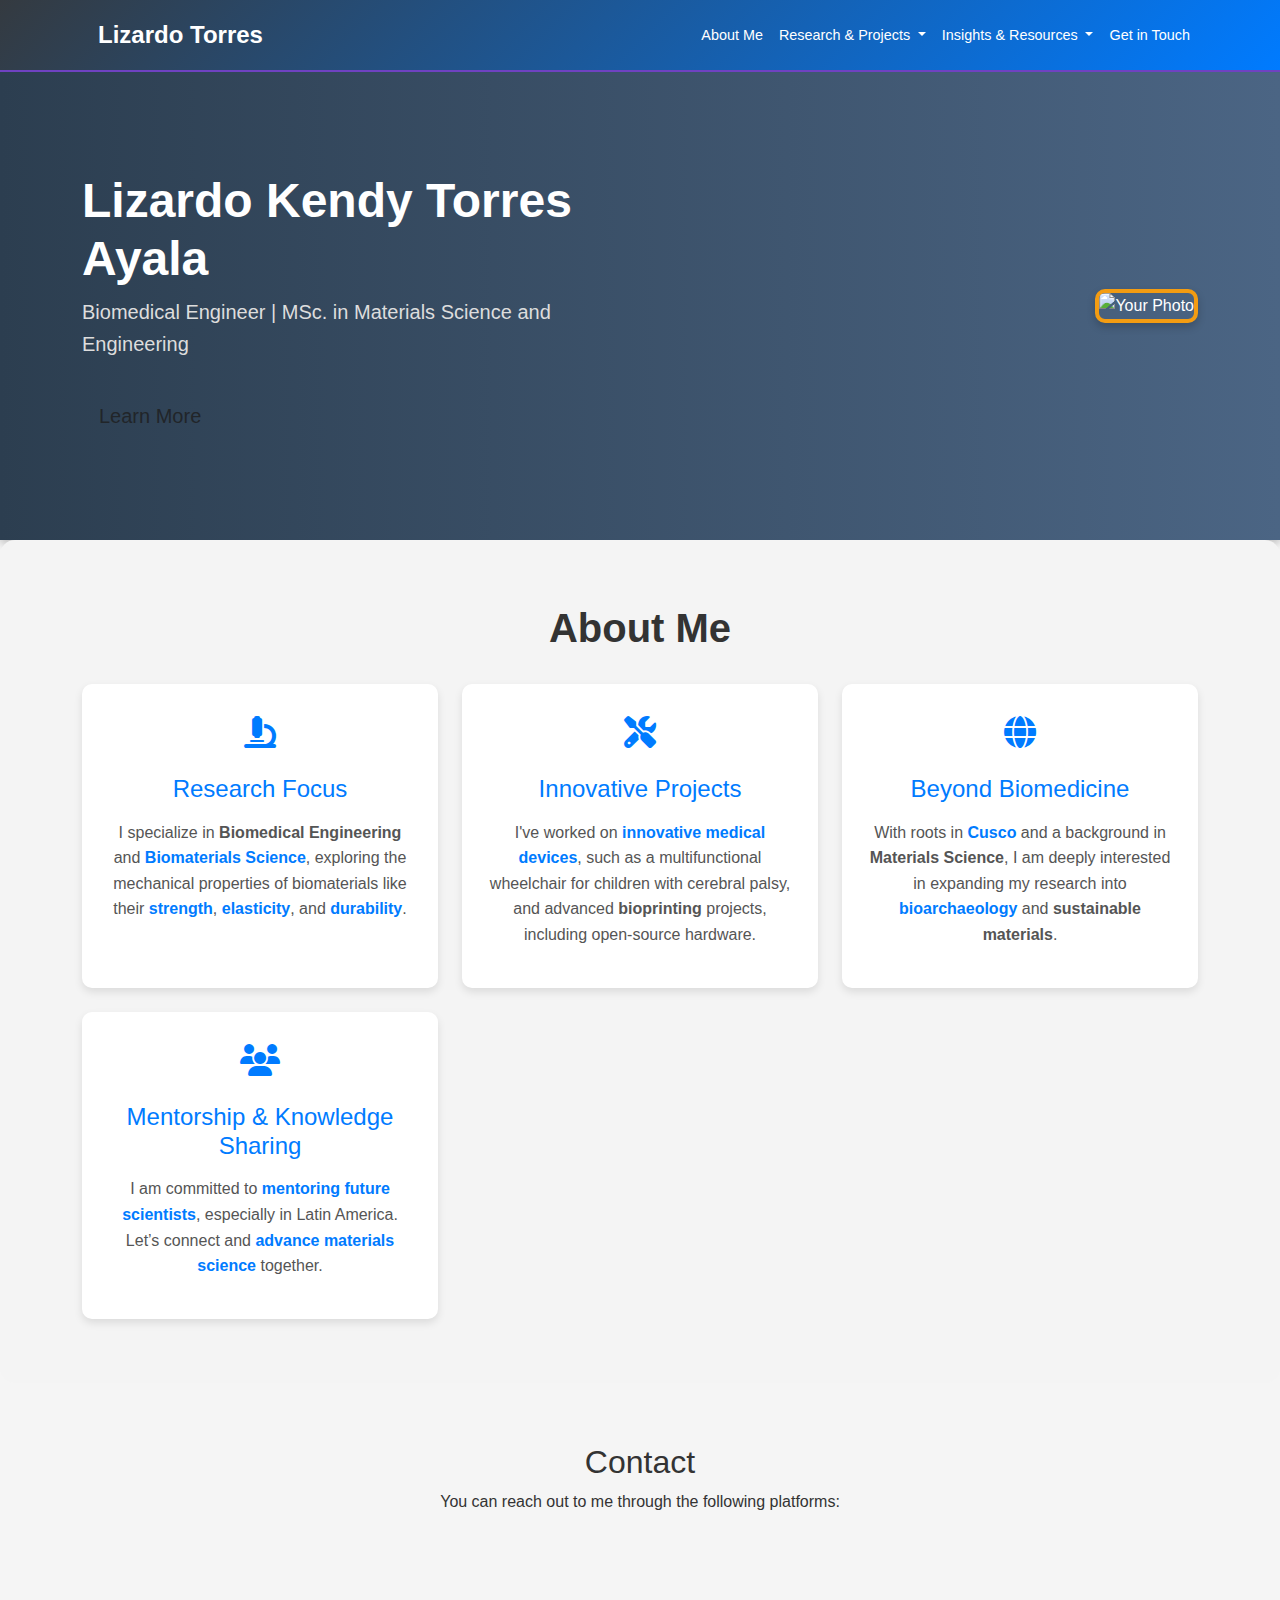
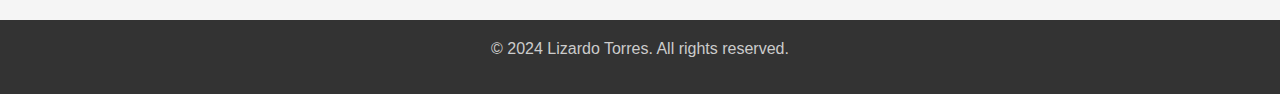
==== commit 1b275442: "Update index.html" ====
--- a/index.html
+++ b/index.html
@@ -1,17 +1,21 @@
 <!DOCTYPE html>
 <html lang="en">
 <head>
+    <!-- Metadatos -->
     <meta charset="UTF-8">
     <meta name="viewport" content="width=device-width, initial-scale=1.0">
-    <title>Lizardo Tissue - Personal Page</title>
+    <title>Lizardo Torres - Personal Page</title>
+    <!-- CSS de Bootstrap -->
     <link href="https://cdn.jsdelivr.net/npm/bootstrap@5.3.2/dist/css/bootstrap.min.css" rel="stylesheet">
+    <!-- Estilos Personalizados -->
     <link rel="stylesheet" href="styles.css">
-    <link rel="stylesheet" href="https://cdnjs.cloudflare.com/ajax/libs/font-awesome/6.0.0/css/all.min.css">
+    <!-- Font Awesome para Iconos -->
+    <link rel="stylesheet" href="https://cdnjs.cloudflare.com/ajax/libs/font-awesome/6.4.0/css/all.min.css">
 </head>
 <body>
     <div class="d-flex flex-column min-vh-100">
         <!-- Navbar -->
-        <nav class="navbar navbar-expand-lg navbar-dark bg-dark sticky-top shadow">
+        <nav class="navbar navbar-expand-lg navbar-dark sticky-top">
             <div class="container">
                 <a class="navbar-brand" href="#">Lizardo Torres</a>
                 <button class="navbar-toggler" type="button" data-bs-toggle="collapse" data-bs-target="#navbarNav" aria-controls="navbarNav" aria-expanded="false" aria-label="Toggle navigation">
@@ -19,31 +23,38 @@
                 </button>
                 <div class="collapse navbar-collapse" id="navbarNav">
                     <ul class="navbar-nav ms-auto">
+                        <!-- About Me -->
                         <li class="nav-item">
-                            <a class="nav-link" href="#about">About</a>
+                            <a class="nav-link" href="#about">About Me</a>
                         </li>
+                        <!-- Research & Projects Dropdown -->
                         <li class="nav-item dropdown">
-                            <a class="nav-link dropdown-toggle" href="#" id="projectsDropdown" role="button">
-                                Projects
+                            <a class="nav-link dropdown-toggle" href="#" id="projectsDropdown" role="button" data-bs-toggle="dropdown" aria-expanded="false">
+                                Research & Projects
                             </a>
-                            <ul class="dropdown-menu" aria-labelledby="projectsDropdown">
-                                <li><a class="dropdown-item" href="https://your-project1.com" target="_blank">Project 1</a></li>
-                                <li><a class="dropdown-item" href="https://your-project2.com" target="_blank">Project 2</a></li>
-                                <li><a class="dropdown-item" href="https://your-project3.com" target="_blank">Project 3</a></li>
+                            <ul class="dropdown-menu dropdown-menu-end" aria-labelledby="projectsDropdown">
+                                <li><a class="dropdown-item" href="https://your-current-projects.com" target="_blank">Active Research</a></li>
+                                <li><a class="dropdown-item" href="https://your-collaborative-projects.com" target="_blank">Collaborative Studies</a></li>
+                                <li><a class="dropdown-item" href="https://your-completed-projects.com" target="_blank">Past Achievements</a></li>
                             </ul>
                         </li>
+                        <!-- Insights & Resources Dropdown -->
                         <li class="nav-item dropdown">
-                            <a class="nav-link dropdown-toggle" href="#" id="notesDropdown" role="button">
-                                Theory & Notes
+                            <a class="nav-link dropdown-toggle" href="#" id="resourcesDropdown" role="button" data-bs-toggle="dropdown" aria-expanded="false">
+                                Insights & Resources
                             </a>
-                            <ul class="dropdown-menu" aria-labelledby="notesDropdown">
-                                <li><a class="dropdown-item" href="https://your-note1.com" target="_blank">Note 1</a></li>
-                                <li><a class="dropdown-item" href="https://your-note2.com" target="_blank">Note 2</a></li>
-                                <li><a class="dropdown-item" href="https://your-note3.com" target="_blank">Note 3</a></li>
+                            <ul class="dropdown-menu dropdown-menu-end" aria-labelledby="resourcesDropdown">
+                                <li><a class="dropdown-item" href="https://your-note1.com" target="_blank">Personal Notes</a></li>
+                                <li><a class="dropdown-item" href="https://your-note2.com" target="_blank">Lectures & Talks</a></li>
+                                <li><a class="dropdown-item" href="https://your-note3.com" target="_blank">Scientific Resources</a></li>
+                                <!-- Teaching & Outreach dentro de Insights & Resources -->
+                                <li><hr class="dropdown-divider"></li>
+                                <li><a class="dropdown-item" href="https://your-teaching-outreach.com" target="_blank">Teaching & Outreach</a></li>
                             </ul>
                         </li>
+                        <!-- Get in Touch -->
                         <li class="nav-item">
-                            <a class="nav-link" href="#contact">Contact</a>
+                            <a class="nav-link" href="#contact">Get in Touch</a>
                         </li>
                     </ul>
                 </div>
@@ -52,11 +63,11 @@
 
         <!-- Hero Section -->
         <section class="hero d-flex align-items-center flex-grow-1">
-            <div class="container d-flex justify-content-between align-items-center">
+            <div class="container d-flex flex-wrap justify-content-between align-items-center">
                 <div class="hero-content fade-in-left">
                     <h1>Lizardo Kendy Torres Ayala</h1>
                     <p>Biomedical Engineer | MSc. in Materials Science and Engineering</p>
-                    <button class="btn btn-outline-light btn-lg mt-3 animate-btn">Learn More</button>
+                    <a href="#about" class="btn btn-custom btn-lg mt-3">Learn More</a>
                 </div>
                 <div class="hero-image fade-in-right">
                     <img src="Fotos/original_image.png" alt="Your Photo" class="hero-img">
@@ -64,86 +75,75 @@
             </div>
         </section>
 
-  <!-- About Section -->
-<section id="about" class="content-section">
-    <div class="container">
-        <h2 class="section-title">About Me</h2>
-        <div class="about-cards">
-            <div class="about-card" onmouseover="highlightCard(this)" onmouseout="resetCard(this)">
-                <div class="icon">
-                    <i class="fas fa-microscope"></i>
+        <!-- About Section -->
+        <section id="about" class="content-section">
+            <div class="container">
+                <h2 class="section-title">About Me</h2>
+                <div class="about-cards">
+                    <!-- Card 1 -->
+                    <div class="about-card">
+                        <div class="icon">
+                            <i class="fas fa-microscope"></i>
+                        </div>
+                        <h3>Research Focus</h3>
+                        <p>I specialize in <strong>Biomedical Engineering</strong> and <span class="highlight">Biomaterials Science</span>, exploring the mechanical properties of biomaterials like their <span class="highlight">strength</span>, <span class="highlight">elasticity</span>, and <span class="highlight">durability</span>.</p>
+                    </div>
+                    <!-- Card 2 -->
+                    <div class="about-card">
+                        <div class="icon">
+                            <i class="fas fa-tools"></i>
+                        </div>
+                        <h3>Innovative Projects</h3>
+                        <p>I've worked on <span class="highlight">innovative medical devices</span>, such as a multifunctional wheelchair for children with cerebral palsy, and advanced <strong>bioprinting</strong> projects, including open-source hardware.</p>
+                    </div>
+                    <!-- Card 3 -->
+                    <div class="about-card">
+                        <div class="icon">
+                            <i class="fas fa-globe"></i>
+                        </div>
+                        <h3>Beyond Biomedicine</h3>
+                        <p>With roots in <span class="highlight">Cusco</span> and a background in <strong>Materials Science</strong>, I am deeply interested in expanding my research into <span class="highlight">bioarchaeology</span> and <strong>sustainable materials</strong>.</p>
+                    </div>
+                    <!-- Card 4 -->
+                    <div class="about-card">
+                        <div class="icon">
+                            <i class="fas fa-users"></i>
+                        </div>
+                        <h3>Mentorship & Knowledge Sharing</h3>
+                        <p>I am committed to <span class="highlight">mentoring future scientists</span>, especially in Latin America. Let’s connect and <span class="highlight">advance materials science</span> together.</p>
+                    </div>
                 </div>
-                <h3>Research Focus</h3>
-                <p>I specialize in <strong>Biomedical Engineering</strong> and <span class="highlight">Biomaterials Science</span>, exploring the mechanical properties of biomaterials like their <span class="highlight">strength</span>, <span class="highlight">elasticity</span>, and <span class="highlight">durability</span>.</p>
             </div>
-            <div class="about-card" onmouseover="highlightCard(this)" onmouseout="resetCard(this)">
-                <div class="icon">
-                    <i class="fas fa-tools"></i>
-                </div>
-                <h3>Innovative Projects</h3>
-                <p>I've worked on <span class="highlight">innovative medical devices</span>, such as a multifunctional wheelchair for children with cerebral palsy, and advanced <strong>bioprinting</strong> projects, including open-source hardware.</p>
-            </div>
-            <div class="about-card" onmouseover="highlightCard(this)" onmouseout="resetCard(this)">
-    <div class="icon">
-        <i class="fas fa-globe"></i>
-    </div>
-    <h3>Beyond Biomedicine</h3>
-    <p>With roots in <span class="highlight">Cusco</span> and a background in <strong>Materials Science</strong>, I am deeply interested in expanding my research into <span class="highlight">bioarchaeology</span> and <strong>sustainable materials</strong>. I am fascinated by the potential of using modern materials science to study <span class="highlight">ancient artifacts</span> and <span class="highlight">biological remains</span>, as well as developing <strong>eco-friendly materials</strong> from natural sources like those found in the Peruvian Amazon. My vision is to contribute to innovations that bridge the past and present for a more sustainable future.</p>
-</div>
-
-            <div class="about-card" onmouseover="highlightCard(this)" onmouseout="resetCard(this)">
-                <div class="icon">
-                    <i class="fas fa-users"></i>
-                </div>
-                <h3>Mentorship & Knowledge Sharing</h3>
-                <p>I am committed to <span class="highlight">mentoring future scientists</span>, especially in Latin America. Let’s connect and <span class="highlight">advance materials science</span> together.</p>
-            </div>
-        </div>
-    </div>
-    <script>
-        function highlightCard(card) {
-            card.style.background = "linear-gradient(135deg, #007BFF, #6f42c1)";
-            card.style.color = "#fff";
-            card.querySelectorAll('.highlight').forEach(el => el.style.color = "#FFD700");
-        }
-        
-        function resetCard(card) {
-            card.style.background = "#ffffff";
-            card.style.color = "#555";
-            card.querySelectorAll('.highlight').forEach(el => el.style.color = "#007BFF");
-        }
-    </script>
-</section>
-
-
+        </section>
 
         <!-- Contact Section -->
-        <section id="contact" class="content-section bg-dark text-light">
-            <div class="container text-center">
+        <section id="contact" class="content-section">
+            <div class="container">
                 <h2>Contact</h2>
                 <p>You can reach out to me through the following platforms:</p>
                 <div class="social-links">
                     <a href="https://www.linkedin.com/in/your-linkedin-profile" target="_blank" class="social-icon">
-                        <i class="fab fa-linkedin fa-2x"></i>
+                        <i class="fab fa-linkedin"></i>
                     </a>
-                    <a href="https://www.instagram.com/your-instagram-profile" target="_blank" class="social-icon">
-                        <i class="fab fa-instagram fa-2x"></i>
+                    <a href="https://www.instagram.com/lizardokendy/" target="_blank" class="social-icon">
+                        <i class="fab fa-instagram"></i>
                     </a>
-                    <a href="https://orcid.org/your-orcid-id" target="_blank" class="social-icon">
-                        <i class="fab fa-orcid fa-2x"></i>
+                    <a href="https://orcid.org/0000-0002-4168-6665" target="_blank" class="social-icon">
+                        <i class="fab fa-orcid"></i>
                     </a>
                 </div>
             </div>
         </section>
 
         <!-- Footer -->
-        <footer class="footer mt-auto py-3 bg-dark">
-            <div class="container text-center">
-                <p class="text-light">&copy; 2024 Lizardo Torres. All rights reserved.</p>
+        <footer class="footer mt-auto">
+            <div class="container">
+                <p>&copy; 2024 Lizardo Torres. All rights reserved.</p>
             </div>
         </footer>
     </div>
 
+    <!-- Scripts de Bootstrap -->
     <script src="https://cdn.jsdelivr.net/npm/bootstrap@5.3.2/dist/js/bootstrap.bundle.min.js"></script>
 </body>
 </html>
--- a/styles.css
+++ b/styles.css
@@ -130,7 +130,7 @@
     border-radius: 10px;
     padding: 1.5rem;
     box-shadow: 0 4px 8px rgba(0, 0, 0, 0.1);
-    transition: transform 0.3s ease, box-shadow 0.3s ease;
+    transition: transform 0.3s ease, box-shadow 0.3s ease, background 0.3s ease, color 0.3s ease;
     text-align: center;
 }
 
@@ -157,9 +157,72 @@
     line-height: 1.6;
 }
 
+.highlight {
+    color: #007BFF;
+    font-weight: bold;
+}
+
 @media (max-width: 768px) {
     .about-cards {
         grid-template-columns: 1fr;
     }
 }
 
+/* Navbar Styles */
+.navbar {
+    background: linear-gradient(135deg, #343a40, #007BFF);
+    border-bottom: 2px solid #6f42c1;
+}
+
+.navbar-brand {
+    font-family: 'Roboto', sans-serif;
+    font-size: 1.5rem;
+    font-weight: bold;
+    color: #FFD700; /* Color dorado para destacar */
+}
+
+.navbar-brand:hover {
+    color: #FFF;
+    text-decoration: none;
+}
+
+.nav-link {
+    color: #FFD700;
+    transition: color 0.3s ease;
+}
+
+.nav-link:hover {
+    color: #FFF;
+}
+
+.dropdown-menu {
+    background-color: #343a40;
+    border: none;
+    box-shadow: 0 4px 10px rgba(0, 0, 0, 0.2);
+}
+
+.dropdown-item {
+    color: #FFD700;
+    transition: background-color 0.3s ease, color 0.3s ease;
+}
+
+.dropdown-item:hover {
+    background-color: #6f42c1;
+    color: #FFF;
+}
+
+.navbar-toggler {
+    border: none;
+    outline: none;
+}
+
+.navbar-toggler-icon {
+    background-image: url('data:image/svg+xml;charset=UTF8,%3Csvg viewBox="0 0 30 30" xmlns="http://www.w3.org/2000/svg"%3E%3Cpath stroke="rgba%28255, 255, 255, 0.7%29" stroke-width="2" stroke-linecap="round" stroke-miterlimit="10" d="M4 7h22M4 15h22M4 23h22"/%3E%3C/svg%3E');
+}
+
+@media (max-width: 992px) {
+    .navbar-nav {
+        text-align: center;
+    }
+}
+
